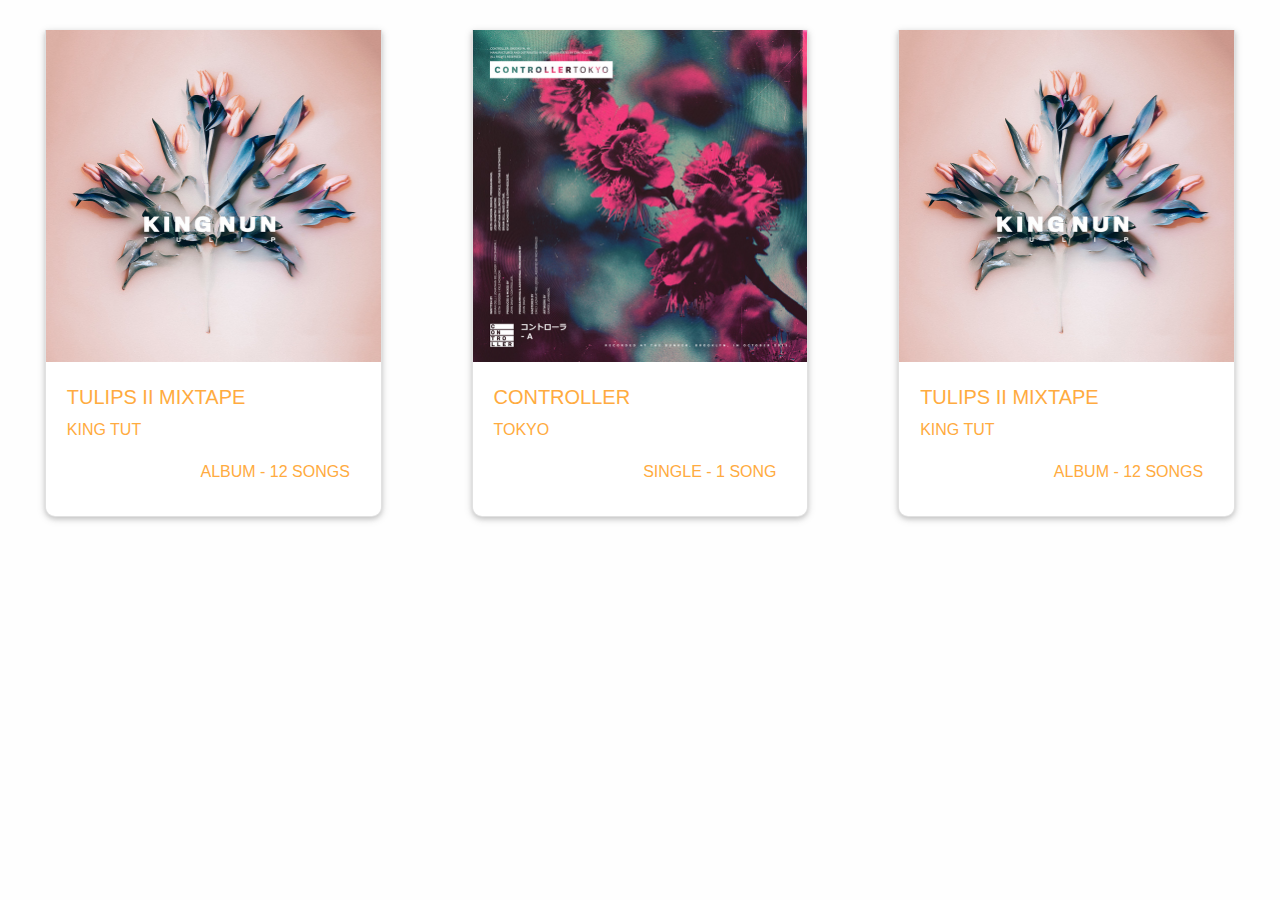
==== index.html @ f76b3a44 "moved files" ====
<!doctype html>
<html class="no-js" lang="en" dir="ltr">
  <head>
    <meta charset="utf-8">
    <meta http-equiv="x-ua-compatible" content="ie=edge">
    <meta name="viewport" content="width=device-width, initial-scale=1.0">
    <title>Foundation for Sites</title>
    <link rel="stylesheet" href="css/foundation.css">
    <link rel="stylesheet" href="css/app.css">
  </head>
  <body>
    <div class="row expanded">
        <div class="small-12 medium-4 large-4 columns blg">
            <div class="card-small-big">
                <div class=" small-centered large-centered columns ">
                    <div class="row">
                        <div class=" columns">
                            <div class="card-small">
                                <div class="image img_24"> </div>
                                <div class="content">
                                    <a href="Album.html">
                                        <h5>Tulips II Mixtape</h5>
                                        <h6>King Tut</h6>
                                        <div class="action"> <p class="title">Album - <span class="value">12 Songs</span></p> </div>
                                    </a>
                                </div>
                            </div>
                        </div>
                    </div>
                </div>
            </div>
        </div>
        <!--second card-->
      <div class="small-12 medium-4 large-4 columns blg">
        <div class="card-small-big">
          <div class=" small-centered large-centered columns ">
            <div class="row">
              <div class=" columns">
                <div class="card-small">
                  <div class="image img_23"></div>
                  <div class="content">
                      <a href="Singles.html">
                      <h5>CONTROLLER</h5>
                      <h6>Tokyo</h6>
                      <div class="action"> <p class="title">Single - <span class="value">1 Song</span></p> </div>
                      </a>
                  </div>

                </div>
              </div>
            </div>
          </div>
        </div>
      </div>
      <!--third card-->
      <div class="small-12 medium-4 large-4 columns blg">
        <div class="card-small-big">
          <div class=" small-centered large-centered columns ">
            <div class="row">
              <div class=" columns">
                <div class="card-small">
                  <div class="image img_22"> </div>
                    <div class="content">
                        <a href="Album.html">
                        <h5>Tulips II Mixtape</h5>
                        <h6>King Tut</h6>
                        <div class="action"> <p class="title">Album - <span class="value">12 Songs</span></p> </div>
                        </a>
                    </div>
                </div>
              </div>
            </div>
          </div>
        </div>
      </div>
    </div>
    <script src="js/vendor/jquery.js"></script>
    <script src="js/vendor/what-input.js"></script>
    <script src="js/vendor/foundation.js"></script>
    <script src="js/app.js"></script>
  </body>
</html>
---- css/app.css ----
h6{
    font-weight: 300;
}
.events-prog .cards-home {
    padding-bottom: 30px;
}

.card-small {
    overflow: hidden;
    box-shadow: 0 2px 5px 0 rgba(0, 0, 0, 0.16), 0 2px 10px 0 rgba(0, 0, 0, 0.12);
    color: #272727;
    border-radius: 2px;
    background-color: ghostwhite;
    margin-top: 30px;
    margin-bottom: 30px;
}

.card-small .card-header {
    line-height: 1rem;
    font-size: 1rem;
    font-weight: 300;
}

.card-small .content {
    padding: 1.3rem;
    font-weight: 300;
    border-radius: 0 0 2px 2px;
    display: inline-block;
    width: 100%;
}
.content .action p{
    font-size: 16px;
    font-weight: 300;
}

.card-small p {
    margin: 0;
}

.card-small .action {
    padding: 10px;
    text-align: right;
    display: inline-block;
    float: right;
}

.card-small a {
    color: #ffab40;
    margin-right: 0;
    transition: color 0.3s ease;
    text-transform: uppercase;
    text-decoration: none;
}

.card-small .image {
    position: relative;
    height: 332px;
    background-size: cover;
}

.card-small .image .card-header {
    position: absolute;
    top: 0;
    left: 0;
    padding: 1.3rem;
    color: #ffffff;
    font-size: 1.5em;
    font-weight: bold;
    line-height: 20px;
}

.card-small .image img {
    border-radius: 2px 2px 0 0;
    width: 100%;
    height: 300px;
}

.card-small {
    opacity: 1;
    padding: 0px;
    border-radius: 0px 0px 10px 10px;
    border: 1px solid rgba(200, 200, 200, 0.54902);
    border-top-width: 0px;
    background-size: auto;
    background: rgb(255, 255, 255) none repeat center center;

    display: block;
    margin-left: auto;
    margin-right: auto;
    height:auto;

}

.card-event-date {
    display: inline-block;
}

.card-event-text {
    width: 100%
}

.titanium {
    background-color: #eee;
}

.card-header:hover {
    color: #eee;
}


.img_22 {
    background-image: url(../imgs/single/s3samuelburgessjohnson.jpg);
}

.img_23 {
    background-image: url(../imgs/single/s5_samueljohnson.jpg);
}

.img_24 {
    background-image: url(../imgs/single/s3samuelburgessjohnson.jpg);
}
/*ALBUM CSS*/
.albumImage{
    opacity: 1;
    padding: 0;
    border-radius: 10px 10px 0px 0px;
    border: 0 solid rgb(200, 200, 200);
    background-size: auto;
    background-color: rgb(241, 232, 235);
    width: 100%;
    height: 332px;
}
.albumNg-element{
    opacity: 1;
    border-radius: 0;
    width: 100%;
    height: 332px;
    margin: 0;
    padding: 0;
    border: none;
}
.albumCard{
    border-radius: 10px 10px 0 0;
}
.albumSingle{
    opacity: 1;
    padding: 0px;
    border-radius: 5px;
    border: 0px solid rgb(200, 200, 200);
    background-size: auto;
    background: rgb(209, 209, 209) none repeat center center;
    width: 166px;
    height: 166px;
    position: relative;
    top: calc(0% - 254px);
    left: calc(100% - 248px);
    /*margin-top: -253px;*/
    /*margin-left: 48px;*/
}
.albumSimage{
    z-index: 10000;
    border-radius: 5px;
    width: 166px;
    height: 166px;
}
.playA{
    float: right;
}
.albumButton{
    width:50%;
}
.buttonA{
    width: 104px;
    margin-left: 8px;
    border-radius: 5px;
}
.buttonB{
    /*margin-left: 16px;*/
    width: 96px;
    border-radius: 5px;
}

.nav{
    padding-left: 32px;
    line-height: 2;
    margin-left: 1.25rem;
}
.nav li{
    list-style-type: decimal-leading-zero;
}
.albumBirth{
    margin-top: 16px;
    margin-bottom: 16px;
    margin-left: 4px;
}
.albumDescription{
    margin-top: 16px;
    margin-bottom: 16px;
    margin-left: 4px;
}
.albumCredits{
    margin-top: 16px;
    margin-left: 4px;
    margin-bottom: 16px;
}
.albumCredits, .albumDescription, .albumBirth p{
    padding-left: 24px;
}
.albumSi{
background-color: rgb(86, 134, 133);
}
@media only screen and (max-width: 600px) {
    /*ALBUM CSS*/

    .albumSingle{
        opacity: 1;
        padding: 0px;
        border-radius: 5px;
        border: 0px solid rgb(200, 200, 200);
        background-size: auto;
        background: rgb(209, 209, 209) none repeat center center;
        width: 230px;
        /* height: 78px; */
        position: relative;
        top: calc(-19% - 254.5px);
        left: calc(102% - 389px);
    }
    .albumSi{
        background-color: rgb(86, 134, 133);
    }
}
@media only screen and (max-width: 415px) {
    .albumSingle{
        opacity: 1;
        padding: 0px;
        border-radius: 5px;
        border: 0px solid rgb(200, 200, 200);
        background-size: auto;
        background: rgb(209, 209, 209) none repeat center center;
        width: 166px;
        /* height: 78px; */
        position: relative;
        top: calc(0% - 254.5px);
        left: calc(138% - 388px);
    }
    .albumSi{
        background-color: rgb(86, 134, 133);
    }
}
@media only screen and (max-width: 384px) {
    /*ALBUM CSS*/

    .albumSingle{
        opacity: 1;
        padding: 0px;
        border-radius: 5px;
        border: 0px solid rgb(200, 200, 200);
        background-size: auto;
        background: rgb(209, 209, 209) none repeat center center;
        width: 166px;
        height: 166px;
        position: relative;
        top: calc(0% - 253.5px);
        left: calc(113% - 276px);
    }
    .albumSi{
        background-color: rgb(86, 134, 133);
    }


}
@media only screen and (max-width: 320px) {
    .card-small .image {
        position: relative;
        height: 332px;
        background-size: cover;
        background-size: 100% 100%;
    }
    /*ALBUM CSS*/
    .albumImage{
        opacity: 1;
        padding: 0;
        border-radius: 10px 10px 0px 0px;
        border: 0 solid rgb(200, 200, 200);
        background-size: auto;
        background-color: rgb(241, 232, 235);
        width: 100%;
        height: 332px;
    }
    .albumNg-element{
        opacity: 1;
        border-radius: 0;
        width: 100%;
        height: 332px;
        margin: 0;
        padding: 0;
        border: none;
    }
    .albumCard{
        border-radius: 10px 10px 0 0;
    }
    .albumSingle{
        opacity: 1;
        padding: 0px;
        border-radius: 5px;
        border: 0px solid rgb(200, 200, 200);
        background-size: auto;
        background: rgb(209, 209, 209) none repeat center center;
        width: 166px;
        height: 166px;
        position: relative;
        top: calc(0% - 253.5px);
        left: calc(113% - 248px);
        /*margin-top: -253px;*/
        /*margin-left: 48px;*/
    }
    .albumSimage{
        z-index: 10000;
        border-radius: 5px;
        width: 166px;
        height: 166px;
    }
    .albumSi{
        background-color: rgb(86, 134, 133);
    }
}
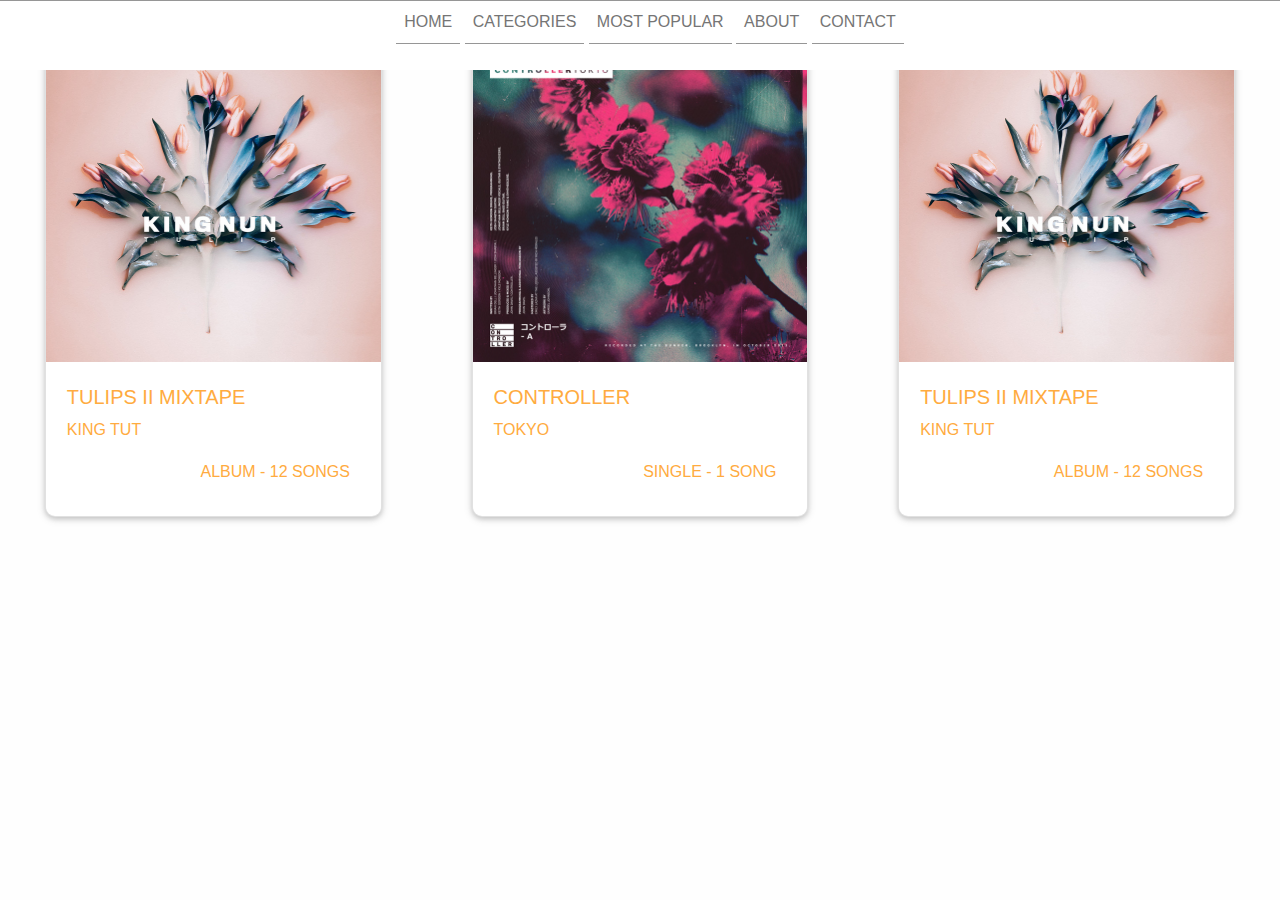
==== commit ba977ef9: "added navigation bar" ====
--- a/index.html
+++ b/index.html
@@ -7,8 +7,28 @@
     <title>Foundation for Sites</title>
     <link rel="stylesheet" href="css/foundation.css">
     <link rel="stylesheet" href="css/app.css">
+      <link rel="stylesheet" href="css/nav.css">
   </head>
   <body>
+  <nav class="nav ">
+      <div class="nav-center">
+          <a class="toggle-nav" href="#">&#9776;</a>
+
+          <div class="nav-mobile">
+              <ul class="left">
+                  <li><a href="#"><i class="fa fa-home"></i> Home</a></li>
+                  <li><a href="#"><i class="fa fa-book"></i> Categories</a></li>
+                  <li><a href="#"><i class="fa fa-fire"></i> Most Popular</a></li>
+                  <li>
+                      <a href="#"><i class="fa fa-user"></i> About</a>
+                  </li>
+                  <li>
+                      <a href="#"><i class="fa fa-envelope"></i> Contact</a>
+                  </li>
+              </ul>
+          </div>
+      </div>
+  </nav>
     <div class="row expanded">
         <div class="small-12 medium-4 large-4 columns blg">
             <div class="card-small-big">
@@ -78,5 +98,6 @@
     <script src="js/vendor/what-input.js"></script>
     <script src="js/vendor/foundation.js"></script>
     <script src="js/app.js"></script>
+  <script src="js/nav.js"></script>
   </body>
 </html>
--- a/css/app.css
+++ b/css/app.css
@@ -181,12 +181,20 @@
 }
 
 .nav{
-    padding-left: 32px;
     line-height: 2;
-    margin-left: 1.25rem;
+    margin-left: 0;
+    border-top: 1px solid #969696;
 }
 .nav li{
     list-style-type: decimal-leading-zero;
+    color: #969696;
+    border-bottom: 1px solid #969696;
+    padding: 8px;
+
+}
+.nav li.active {
+    background: #faea29;
+    color: #000;
 }
 .albumBirth{
     margin-top: 16px;
@@ -208,6 +216,29 @@
 }
 .albumSi{
 background-color: rgb(86, 134, 133);
+}
+@media only screen and (max-width: 680px) {
+    .blg{
+        width: 100%;
+    }
+    .albumSi{
+        padding-top: 24px;
+    }
+    .albumSingle {
+        opacity: 1;
+        padding: 0px;
+        border-radius: 5px;
+        border: 0px solid rgb(200, 200, 200);
+        background-size: auto;
+        background: rgb(209, 209, 209) none repeat center center;
+        width: 240px;
+        height: 166px;
+        position: relative;
+        top: calc(0% - 326px);
+        left: calc(70% - 238px);
+        /* margin-top: -253px; */
+        /* margin-left: 48px; */
+    }
 }
 @media only screen and (max-width: 600px) {
     /*ALBUM CSS*/
--- a/css/nav.css
+++ b/css/nav.css
@@ -0,0 +1,93 @@
+/****************************NAV BAR************************************/
+
+
+
+nav {
+    position: fixed;
+    width: 100%;
+    top: 0;
+    min-height: 50px;
+    height: 70px;
+    background: #fff;
+    text-align: center;
+    z-index: 1000;
+
+}
+
+nav li {
+    display: inline-block;
+    padding: 24px 10px;
+}
+
+nav li a {
+    color: #757575;
+    text-transform: uppercase;
+}
+
+
+.toggle-nav{
+    display: none;
+    color: #ffab40;
+}
+.toggle-nav:hover{
+    color: #ffab40;
+}
+
+.nav-mobile style{
+    display: block;
+}
+/*********NAV BAR END**********/
+
+/****************************MEDIA QUERIES************************************/
+
+@media only screen and (max-width: 768px) {
+    .nav li {
+        font-size: 14px;
+        float: left;
+        padding-left: 0%;
+        margin-left: 7%;
+    }
+}
+
+
+@media only screen and (max-width: 640px){
+    .toggle-nav{
+        display: block;
+        padding: 10px;
+        position: absolute;
+        right: 10px;
+        line-height: 30px;
+    }
+    .toggle-nav:after{
+        content: ' Menu';
+    }
+
+    .nav-mobile{
+        display: none;
+    }
+
+    .style-mobile{
+        background: #ffffff;
+        top : 51px;
+        position : absolute;
+        width : 100%;
+    }
+
+    .style-mobile li{
+        display: block;
+        width: 100%;
+    }
+
+    .nav{
+        display: block;
+        float: none;
+        margin: 0em;
+    }
+}
+
+@media only screen and (min-width: 641px){
+    .nav-mobile {
+        display:block !important;
+    }
+}
+/*********MEDIA QUERY END**********/
